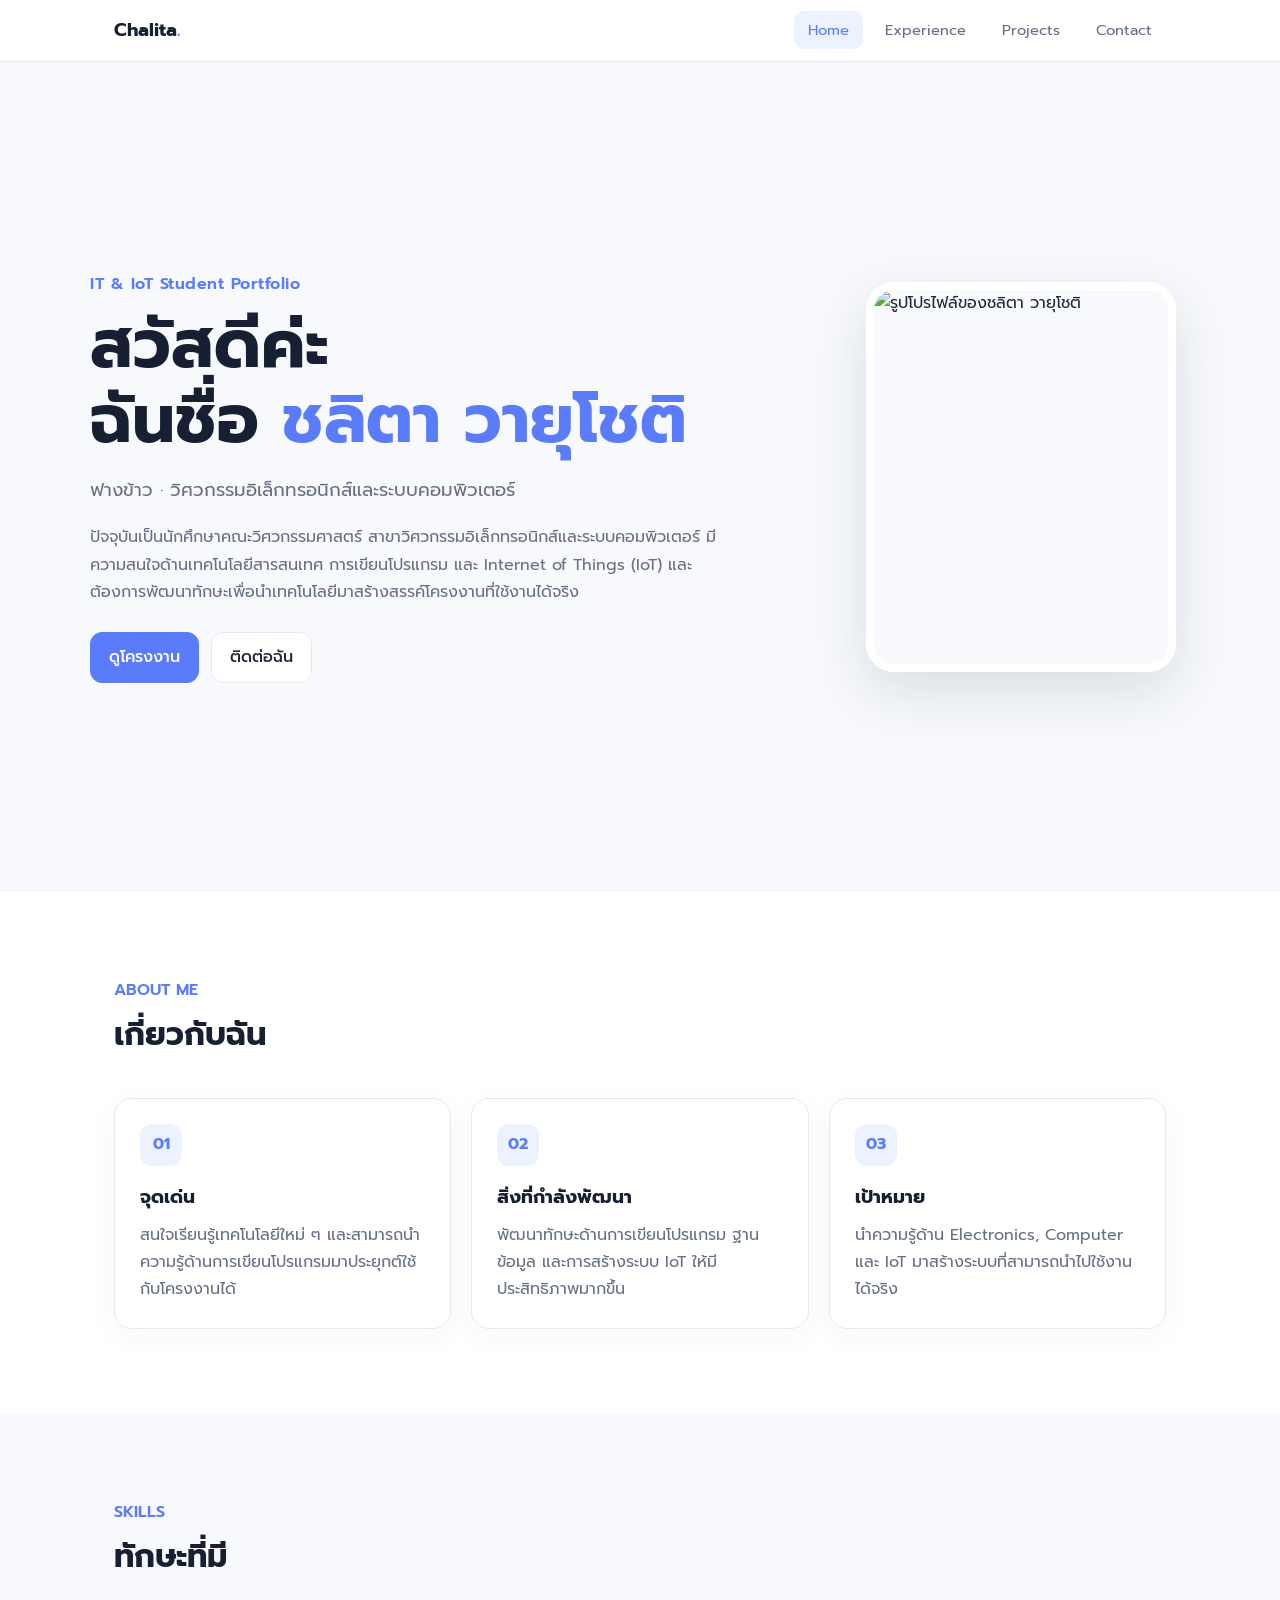
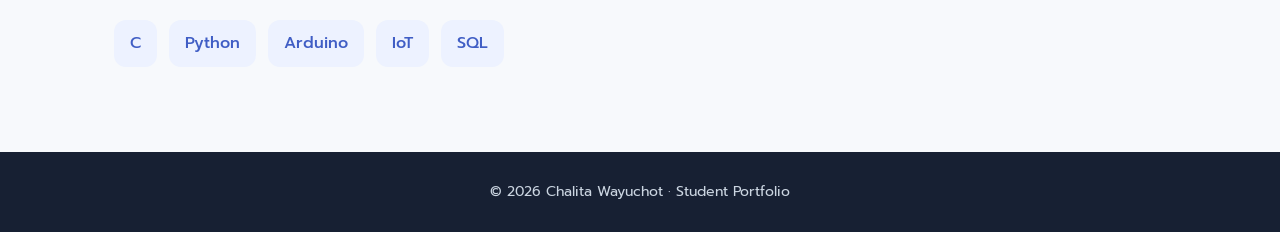
==== index.html @ 3ec6ee95 "Add files via upload" ====
<!DOCTYPE html>
<html lang="th">
<head>
<meta charset="UTF-8">
<meta name="viewport" content="width=device-width, initial-scale=1.0">
<title>Chalita Wayuchot | Home</title>
<link rel="stylesheet" href="style.css">
</head>
<body>
<nav class="navbar"><div class="nav-inner">
<a class="logo" href="index.html">Chalita<span>.</span></a>
<ul class="nav-links">
<li><a class="active" href="index.html">Home</a></li>
<li><a href="experience.html">Experience</a></li>
<li><a href="projects.html">Projects</a></li>
<li><a href="contact.html">Contact</a></li>
</ul>
</div></nav>

<main>
<section class="hero container">
<div>
<div class="eyebrow">IT & IoT Student Portfolio</div>
<h1>สวัสดีค่ะ<br>ฉันชื่อ <span>ชลิตา วายุโชติ</span></h1>
<h2>ฟางข้าว · วิศวกรรมอิเล็กทรอนิกส์และระบบคอมพิวเตอร์</h2>
<p>ปัจจุบันเป็นนักศึกษาคณะวิศวกรรมศาสตร์ สาขาวิศวกรรมอิเล็กทรอนิกส์และระบบคอมพิวเตอร์ มีความสนใจด้านเทคโนโลยีสารสนเทศ การเขียนโปรแกรม และ Internet of Things (IoT) และต้องการพัฒนาทักษะเพื่อนำเทคโนโลยีมาสร้างสรรค์โครงงานที่ใช้งานได้จริง</p>
<div class="buttons">
<a class="btn primary" href="projects.html">ดูโครงงาน</a>
<a class="btn" href="contact.html">ติดต่อฉัน</a>
</div>
</div>
<div class="profile-wrap"><img class="profile" src="images/profile.jpg" alt="รูปโปรไฟล์ของชลิตา วายุโชติ"></div>
</section>

<section class="section alt"><div class="container">
<div class="section-title"><div class="small">ABOUT ME</div><h2>เกี่ยวกับฉัน</h2></div>
<div class="grid-3">
<div class="card"><div class="icon">01</div><h3>จุดเด่น</h3><p>สนใจเรียนรู้เทคโนโลยีใหม่ ๆ และสามารถนำความรู้ด้านการเขียนโปรแกรมมาประยุกต์ใช้กับโครงงานได้</p></div>
<div class="card"><div class="icon">02</div><h3>สิ่งที่กำลังพัฒนา</h3><p>พัฒนาทักษะด้านการเขียนโปรแกรม ฐานข้อมูล และการสร้างระบบ IoT ให้มีประสิทธิภาพมากขึ้น</p></div>
<div class="card"><div class="icon">03</div><h3>เป้าหมาย</h3><p>นำความรู้ด้าน Electronics, Computer และ IoT มาสร้างระบบที่สามารถนำไปใช้งานได้จริง</p></div>
</div>
</div></section>

<section class="section"><div class="container">
<div class="section-title"><div class="small">SKILLS</div><h2>ทักษะที่มี</h2></div>
<div class="skill-list">
<span class="skill">C</span><span class="skill">Python</span><span class="skill">Arduino</span><span class="skill">IoT</span><span class="skill">SQL</span>
</div>
</div></section>
</main>
<footer>© 2026 Chalita Wayuchot · Student Portfolio</footer>
</body></html>
---- style.css ----
@import url('https://fonts.googleapis.com/css2?family=Prompt:wght@300;400;500;600;700&display=swap');

:root{
  --bg:#f7f9fc;
  --card:#ffffff;
  --text:#1f2937;
  --muted:#667085;
  --line:#e5eaf1;
  --accent:#5b7cfa;
  --accent-soft:#edf2ff;
  --dark:#172033;
}

*{box-sizing:border-box;margin:0;padding:0}
html{scroll-behavior:smooth}
body{
  font-family:'Prompt',sans-serif;
  background:var(--bg);
  color:var(--text);
  line-height:1.7;
}
a{text-decoration:none;color:inherit}
img{max-width:100%;display:block}

.navbar{
  position:sticky;top:0;z-index:10;
  background:rgba(255,255,255,.92);
  backdrop-filter:blur(12px);
  border-bottom:1px solid var(--line);
}
.nav-inner{
  max-width:1100px;margin:auto;padding:15px 24px;
  display:flex;align-items:center;justify-content:space-between;
}
.logo{font-size:1.15rem;font-weight:700;color:var(--dark)}
.logo span{color:var(--accent)}
.nav-links{display:flex;gap:8px;list-style:none;flex-wrap:wrap}
.nav-links a{
  padding:8px 14px;border-radius:10px;color:var(--muted);
  font-size:.92rem;transition:.2s;
}
.nav-links a:hover,.nav-links a.active{background:var(--accent-soft);color:var(--accent)}

.container{max-width:1100px;margin:auto;padding:0 24px}
.hero{
  min-height:calc(100vh - 70px);
  display:grid;grid-template-columns:1.35fr .65fr;
  gap:60px;align-items:center;padding:70px 0;
}
.eyebrow{
  color:var(--accent);font-weight:600;letter-spacing:.5px;margin-bottom:8px;
}
.hero h1{font-size:clamp(2.2rem,6vw,4.2rem);line-height:1.12;color:var(--dark)}
.hero h1 span{color:var(--accent)}
.hero h2{font-size:1.15rem;font-weight:400;color:var(--muted);margin:18px 0}
.hero p{color:var(--muted);max-width:650px}
.buttons{display:flex;gap:12px;margin-top:26px;flex-wrap:wrap}
.btn{
  display:inline-flex;align-items:center;justify-content:center;
  padding:11px 18px;border-radius:12px;font-weight:500;
  border:1px solid var(--line);background:#fff;
}
.btn.primary{background:var(--accent);color:#fff;border-color:var(--accent)}
.btn:hover{transform:translateY(-1px)}

.profile-wrap{display:flex;justify-content:center}
.profile{
  width:310px;height:390px;object-fit:cover;
  border-radius:28px;
  border:8px solid #fff;
  box-shadow:0 20px 55px rgba(31,41,55,.13);
}

.section{padding:85px 0}
.section.alt{background:#fff}
.section-title{margin-bottom:35px}
.section-title .small{color:var(--accent);font-weight:600}
.section-title h2{font-size:2rem;color:var(--dark);margin-top:4px}

.grid-3{display:grid;grid-template-columns:repeat(3,1fr);gap:20px}
.grid-2{display:grid;grid-template-columns:repeat(2,1fr);gap:20px}
.card{
  background:var(--card);border:1px solid var(--line);border-radius:18px;
  padding:25px;box-shadow:0 8px 30px rgba(31,41,55,.04);
}
.card h3{margin-bottom:8px;color:var(--dark)}
.card p{color:var(--muted)}
.icon{
  width:42px;height:42px;border-radius:12px;background:var(--accent-soft);
  color:var(--accent);display:grid;place-items:center;margin-bottom:16px;font-weight:700;
}
.tags{display:flex;gap:8px;flex-wrap:wrap;margin-top:16px}
.tag{
  background:#f1f4f8;border:1px solid var(--line);padding:4px 10px;
  border-radius:999px;font-size:.82rem;color:#4b5563;
}

.skill-list{display:flex;gap:12px;flex-wrap:wrap}
.skill{
  padding:10px 16px;border-radius:12px;background:var(--accent-soft);
  color:#405ec5;font-weight:500;
}
.timeline{display:grid;gap:18px}
.timeline-item{
  position:relative;padding:22px 24px 22px 28px;
  border-left:3px solid var(--accent);background:#fff;
  border-radius:0 16px 16px 0;border-top:1px solid var(--line);
  border-right:1px solid var(--line);border-bottom:1px solid var(--line);
}
.timeline-item .date{color:var(--accent);font-size:.88rem;font-weight:600}
.timeline-item h3{margin:3px 0}
.timeline-item p{color:var(--muted)}

.project-card{overflow:hidden;padding:0}
.project-content{padding:24px}
.project-number{
  height:150px;background:linear-gradient(135deg,#eef2ff,#f8fbff);
  display:grid;place-items:center;color:var(--accent);font-size:2.5rem;font-weight:700;
}
.project-content h3{margin-bottom:8px}
.project-content p{font-size:.94rem}

.contact-box{
  display:grid;grid-template-columns:1fr 1fr;gap:20px;
}
.contact-item{
  padding:20px;border:1px solid var(--line);border-radius:15px;background:#fff;
}
.contact-item .label{font-size:.82rem;color:var(--muted)}
.contact-item .value{font-weight:500;margin-top:3px;word-break:break-word}

footer{
  text-align:center;padding:28px 24px;background:var(--dark);color:#cbd5e1;
  font-size:.88rem;
}

@media(max-width:800px){
  .hero{grid-template-columns:1fr;text-align:center;gap:35px;padding:55px 0}
  .hero p{margin:auto}
  .buttons{justify-content:center}
  .profile-wrap{order:-1}
  .profile{width:230px;height:290px}
  .grid-3,.grid-2,.contact-box{grid-template-columns:1fr}
  .nav-inner{align-items:flex-start;gap:10px;flex-direction:column}
  .nav-links{width:100%;justify-content:center}
  .section{padding:65px 0}
}
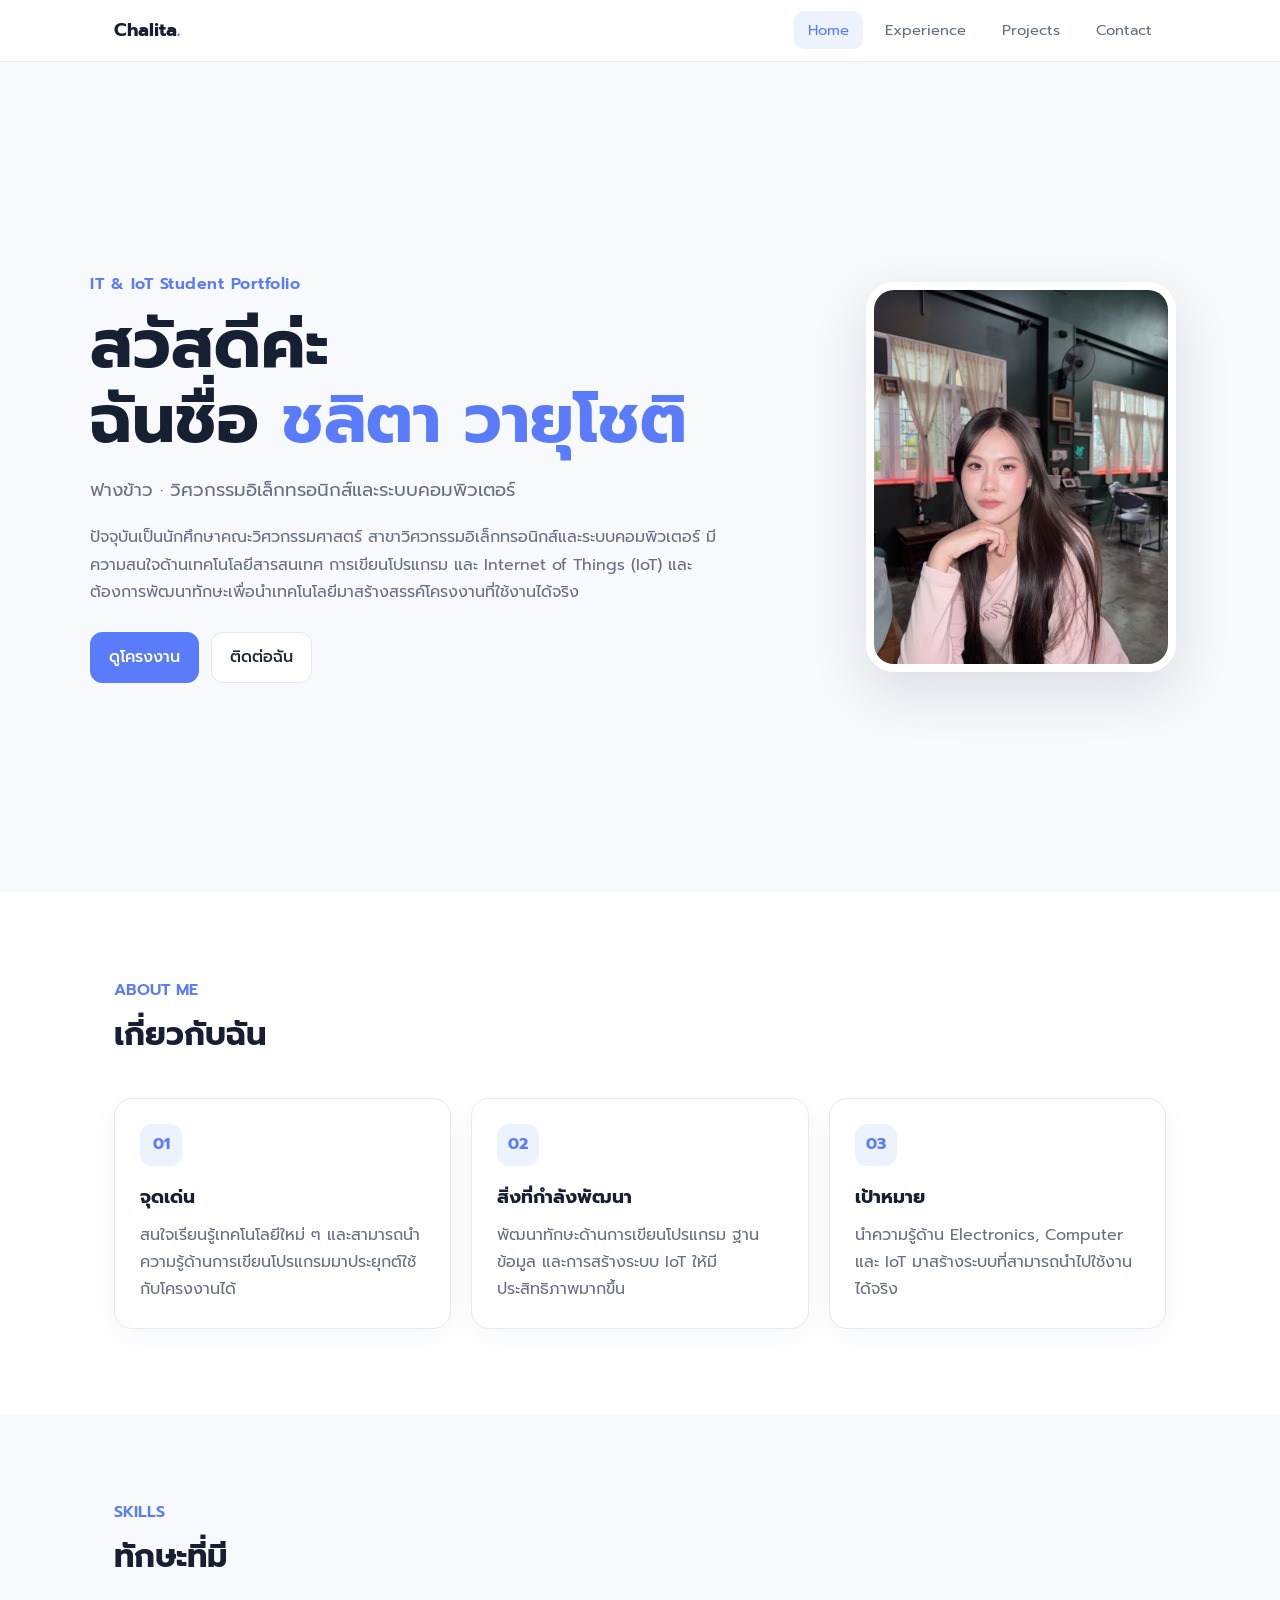
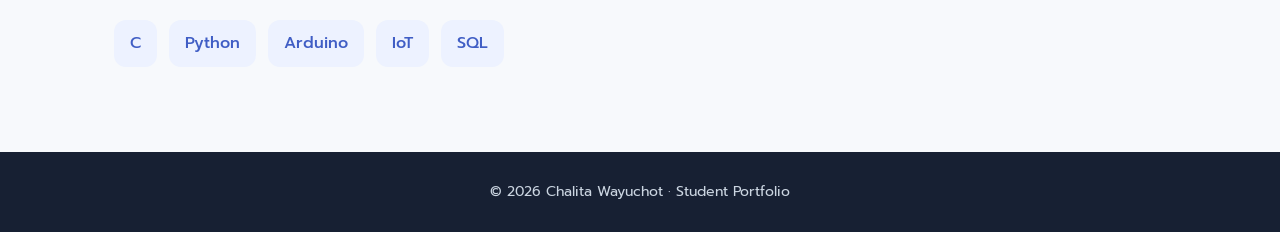
==== commit 96fd12d0: "Update index.html" ====
--- a/index.html
+++ b/index.html
@@ -29,7 +29,7 @@
 <a class="btn" href="contact.html">ติดต่อฉัน</a>
 </div>
 </div>
-<div class="profile-wrap"><img class="profile" src="images/profile.jpg" alt="รูปโปรไฟล์ของชลิตา วายุโชติ"></div>
+<div class="profile-wrap"><img class="profile" img src="IMG_9192.jpeg " alt="รูปโปรไฟล์ของชลิตา วายุโชติ"></div>
 </section>
 
 <section class="section alt"><div class="container">
@@ -49,4 +49,4 @@
 </div></section>
 </main>
 <footer>© 2026 Chalita Wayuchot · Student Portfolio</footer>
-</body></html>+</body></html>
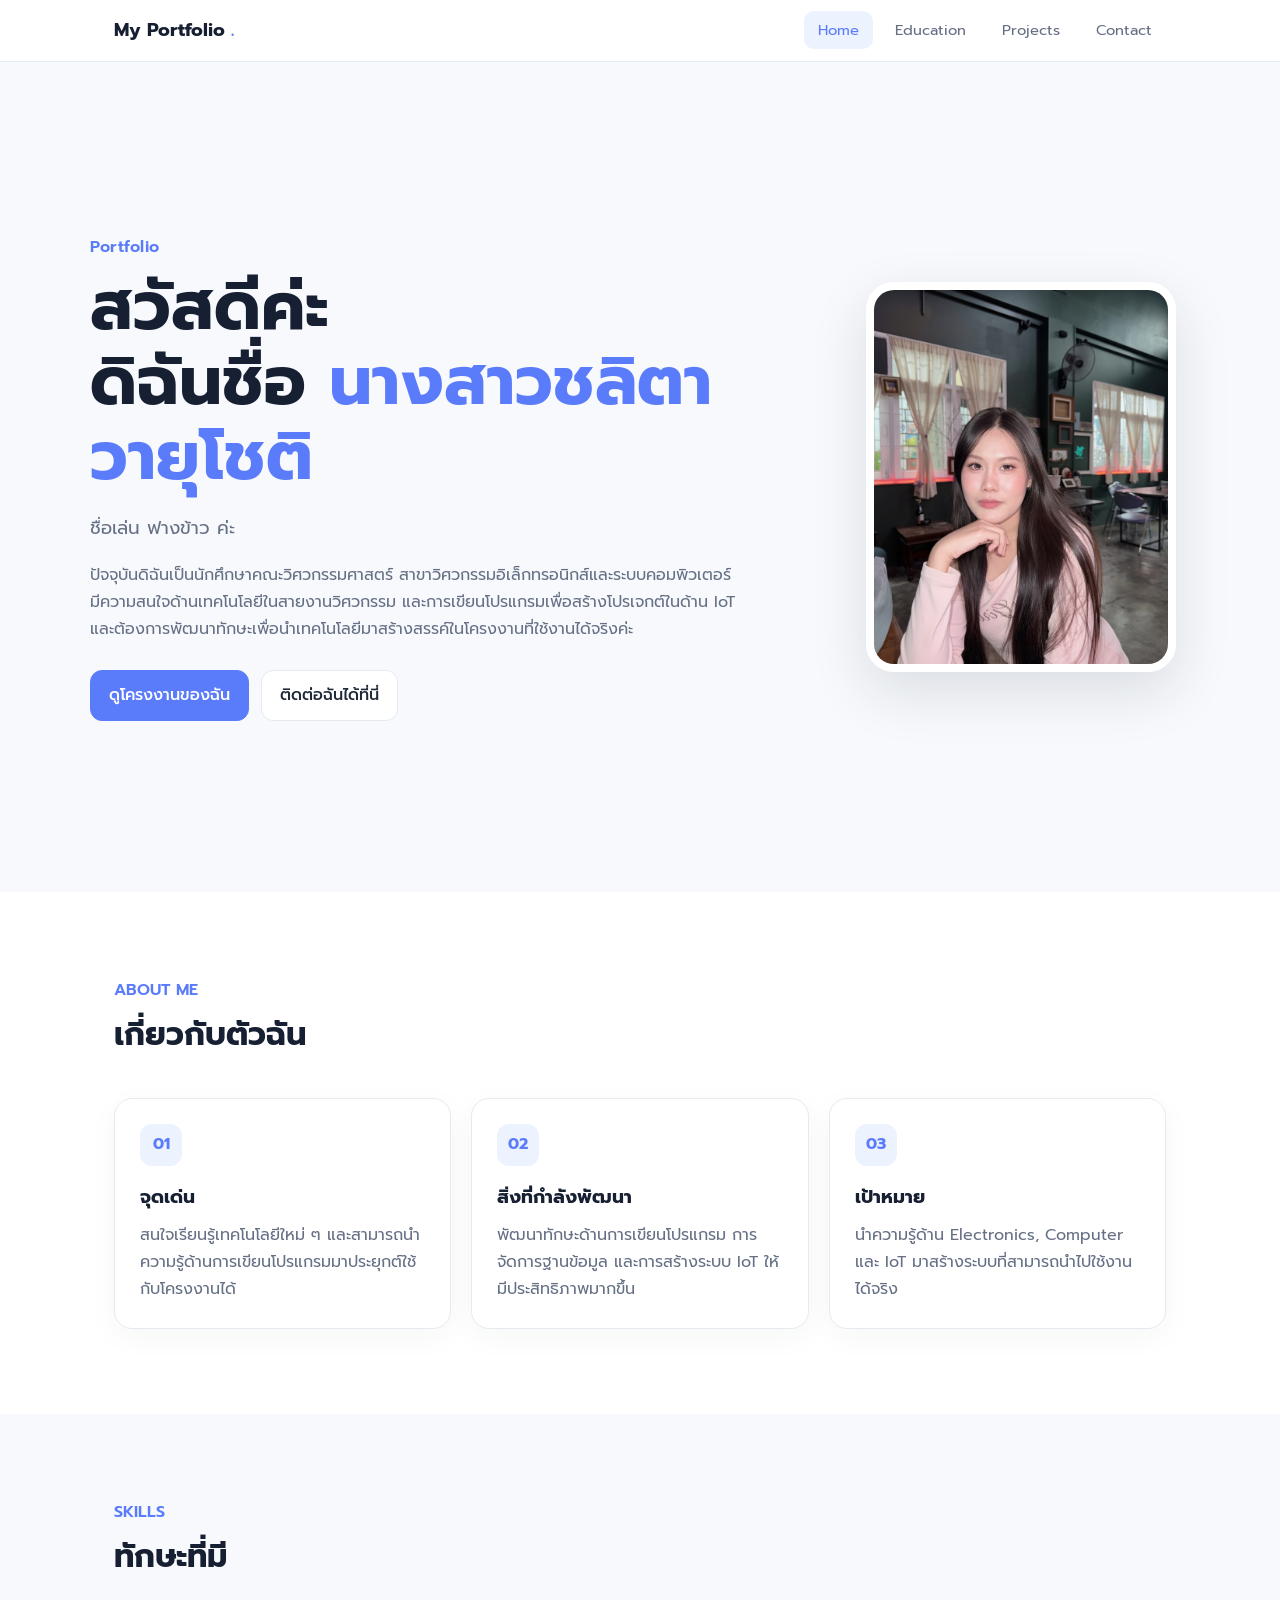
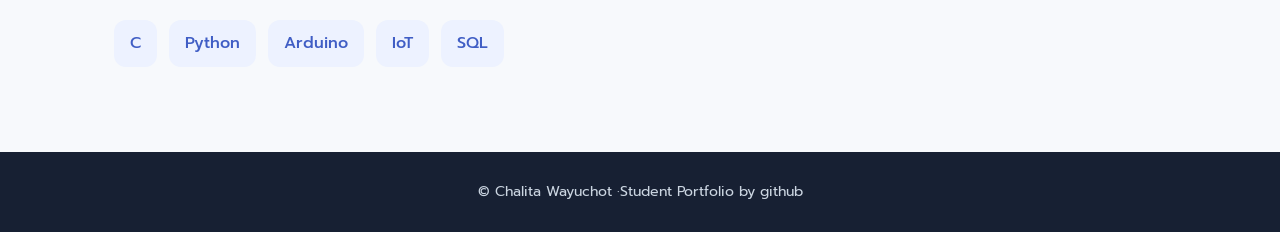
==== commit 81d47048: "Update index.html" ====
--- a/index.html
+++ b/index.html
@@ -8,10 +8,10 @@
 </head>
 <body>
 <nav class="navbar"><div class="nav-inner">
-<a class="logo" href="index.html">Chalita<span>.</span></a>
+<a class="logo" href="index.html">My Portfolio <span>.</span></a>
 <ul class="nav-links">
 <li><a class="active" href="index.html">Home</a></li>
-<li><a href="experience.html">Experience</a></li>
+<li><a href="experience.html">Education</a></li>
 <li><a href="projects.html">Projects</a></li>
 <li><a href="contact.html">Contact</a></li>
 </ul>
@@ -20,23 +20,23 @@
 <main>
 <section class="hero container">
 <div>
-<div class="eyebrow">IT & IoT Student Portfolio</div>
-<h1>สวัสดีค่ะ<br>ฉันชื่อ <span>ชลิตา วายุโชติ</span></h1>
-<h2>ฟางข้าว · วิศวกรรมอิเล็กทรอนิกส์และระบบคอมพิวเตอร์</h2>
-<p>ปัจจุบันเป็นนักศึกษาคณะวิศวกรรมศาสตร์ สาขาวิศวกรรมอิเล็กทรอนิกส์และระบบคอมพิวเตอร์ มีความสนใจด้านเทคโนโลยีสารสนเทศ การเขียนโปรแกรม และ Internet of Things (IoT) และต้องการพัฒนาทักษะเพื่อนำเทคโนโลยีมาสร้างสรรค์โครงงานที่ใช้งานได้จริง</p>
+<div class="eyebrow">Portfolio</div>
+<h1>สวัสดีค่ะ<br>ดิฉันชื่อ <span>นางสาวชลิตา วายุโชติ</span></h1>
+<h2>ชื่อเล่น ฟางข้าว ค่ะ</h2>
+<p>ปัจจุบันดิฉันเป็นนักศึกษาคณะวิศวกรรมศาสตร์ สาขาวิศวกรรมอิเล็กทรอนิกส์และระบบคอมพิวเตอร์ มีความสนใจด้านเทคโนโลยีในสายงานวิศวกรรม และการเขียนโปรแกรมเพื่อสร้างโปรเจกต์ในด้าน IoT และต้องการพัฒนาทักษะเพื่อนำเทคโนโลยีมาสร้างสรรค์ในโครงงานที่ใช้งานได้จริงค่ะ</p>
 <div class="buttons">
-<a class="btn primary" href="projects.html">ดูโครงงาน</a>
-<a class="btn" href="contact.html">ติดต่อฉัน</a>
+<a class="btn primary" href="projects.html">ดูโครงงานของฉัน</a>
+<a class="btn" href="contact.html">ติดต่อฉันได้ที่นี่</a>
 </div>
 </div>
 <div class="profile-wrap"><img class="profile" img src="IMG_9192.jpeg " alt="รูปโปรไฟล์ของชลิตา วายุโชติ"></div>
 </section>
 
 <section class="section alt"><div class="container">
-<div class="section-title"><div class="small">ABOUT ME</div><h2>เกี่ยวกับฉัน</h2></div>
+<div class="section-title"><div class="small">ABOUT ME</div><h2>เกี่ยวกับตัวฉัน</h2></div>
 <div class="grid-3">
 <div class="card"><div class="icon">01</div><h3>จุดเด่น</h3><p>สนใจเรียนรู้เทคโนโลยีใหม่ ๆ และสามารถนำความรู้ด้านการเขียนโปรแกรมมาประยุกต์ใช้กับโครงงานได้</p></div>
-<div class="card"><div class="icon">02</div><h3>สิ่งที่กำลังพัฒนา</h3><p>พัฒนาทักษะด้านการเขียนโปรแกรม ฐานข้อมูล และการสร้างระบบ IoT ให้มีประสิทธิภาพมากขึ้น</p></div>
+<div class="card"><div class="icon">02</div><h3>สิ่งที่กำลังพัฒนา</h3><p>พัฒนาทักษะด้านการเขียนโปรแกรม การจัดการฐานข้อมูล และการสร้างระบบ IoT ให้มีประสิทธิภาพมากขึ้น</p></div>
 <div class="card"><div class="icon">03</div><h3>เป้าหมาย</h3><p>นำความรู้ด้าน Electronics, Computer และ IoT มาสร้างระบบที่สามารถนำไปใช้งานได้จริง</p></div>
 </div>
 </div></section>
@@ -48,5 +48,5 @@
 </div>
 </div></section>
 </main>
-<footer>© 2026 Chalita Wayuchot · Student Portfolio</footer>
+<footer>© Chalita Wayuchot ·Student Portfolio by github </footer>
 </body></html>
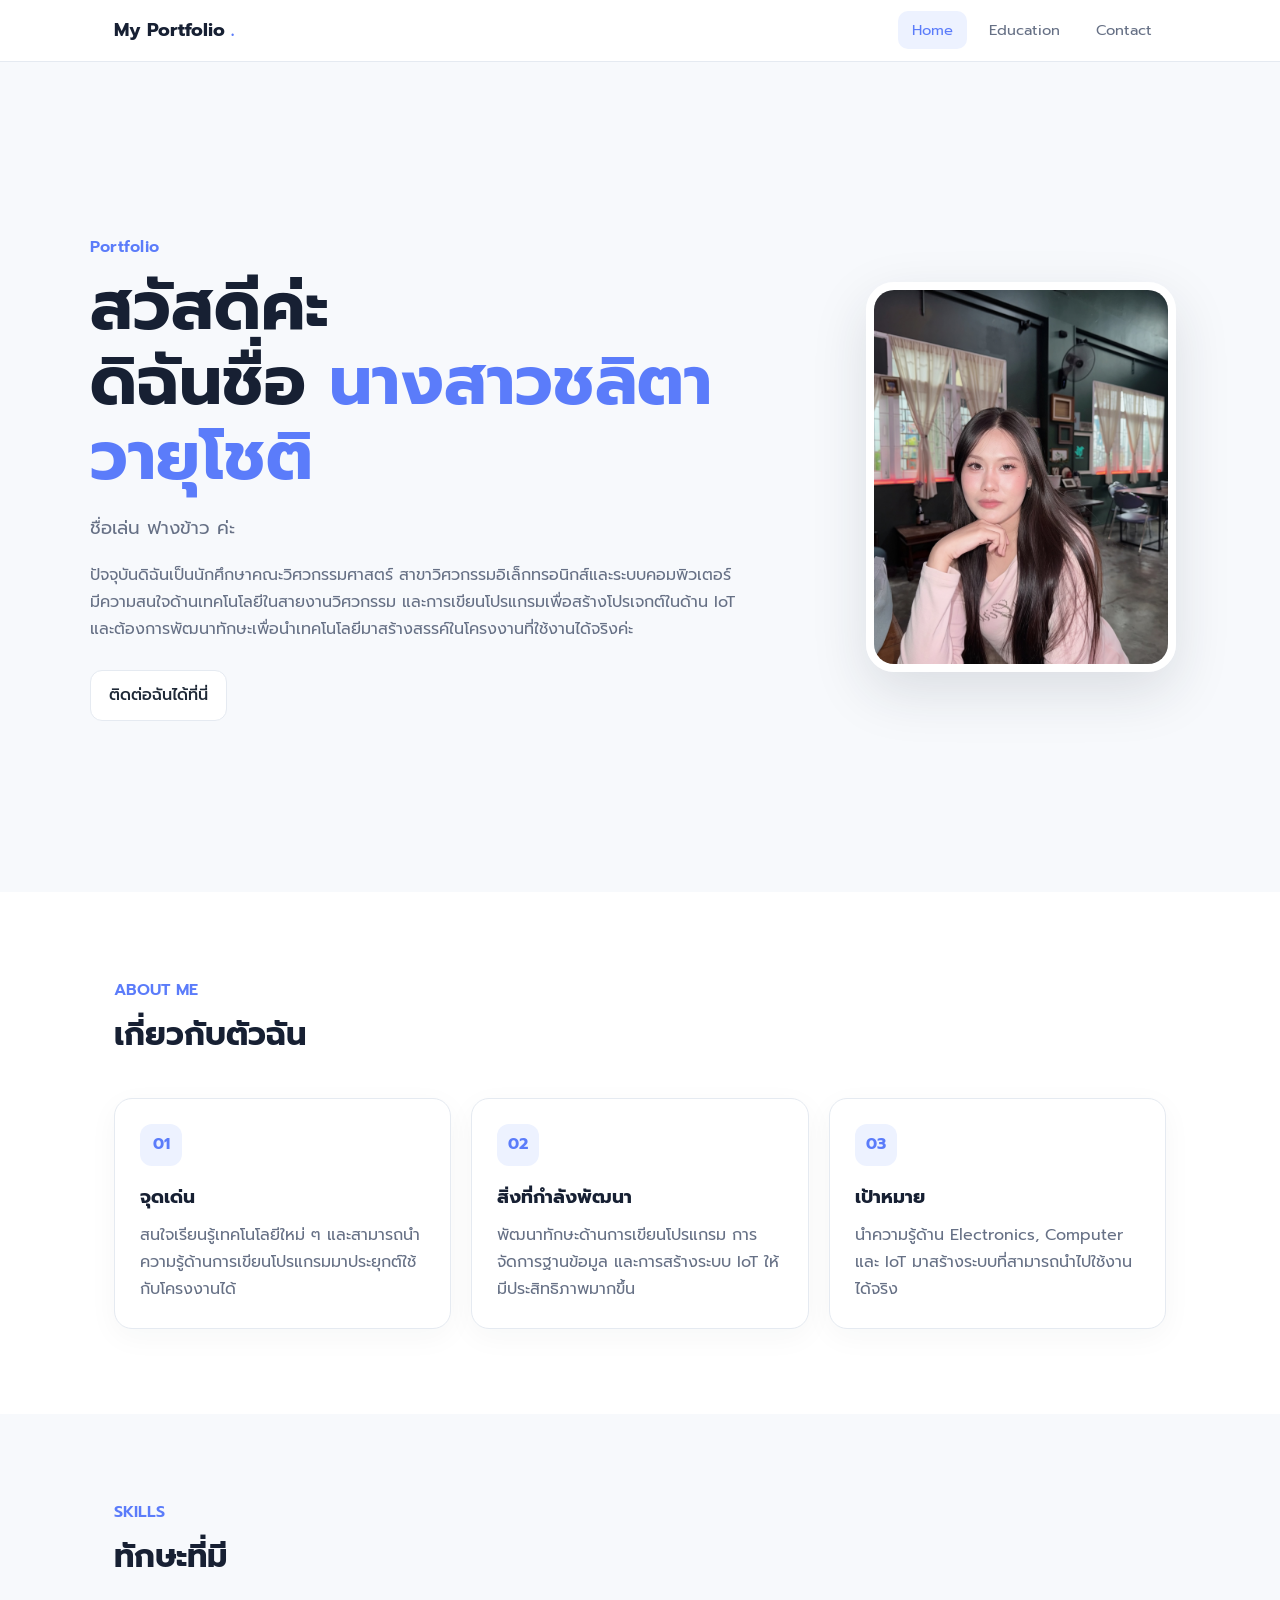
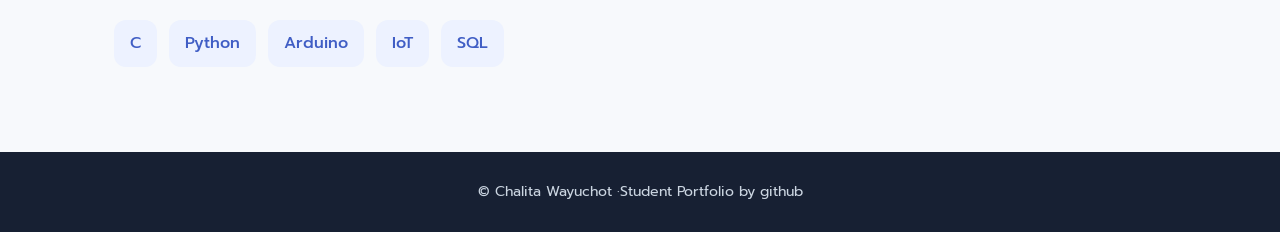
==== commit c5f9985e: "Update index.html" ====
--- a/index.html
+++ b/index.html
@@ -12,7 +12,6 @@
 <ul class="nav-links">
 <li><a class="active" href="index.html">Home</a></li>
 <li><a href="experience.html">Education</a></li>
-<li><a href="projects.html">Projects</a></li>
 <li><a href="contact.html">Contact</a></li>
 </ul>
 </div></nav>
@@ -25,7 +24,6 @@
 <h2>ชื่อเล่น ฟางข้าว ค่ะ</h2>
 <p>ปัจจุบันดิฉันเป็นนักศึกษาคณะวิศวกรรมศาสตร์ สาขาวิศวกรรมอิเล็กทรอนิกส์และระบบคอมพิวเตอร์ มีความสนใจด้านเทคโนโลยีในสายงานวิศวกรรม และการเขียนโปรแกรมเพื่อสร้างโปรเจกต์ในด้าน IoT และต้องการพัฒนาทักษะเพื่อนำเทคโนโลยีมาสร้างสรรค์ในโครงงานที่ใช้งานได้จริงค่ะ</p>
 <div class="buttons">
-<a class="btn primary" href="projects.html">ดูโครงงานของฉัน</a>
 <a class="btn" href="contact.html">ติดต่อฉันได้ที่นี่</a>
 </div>
 </div>
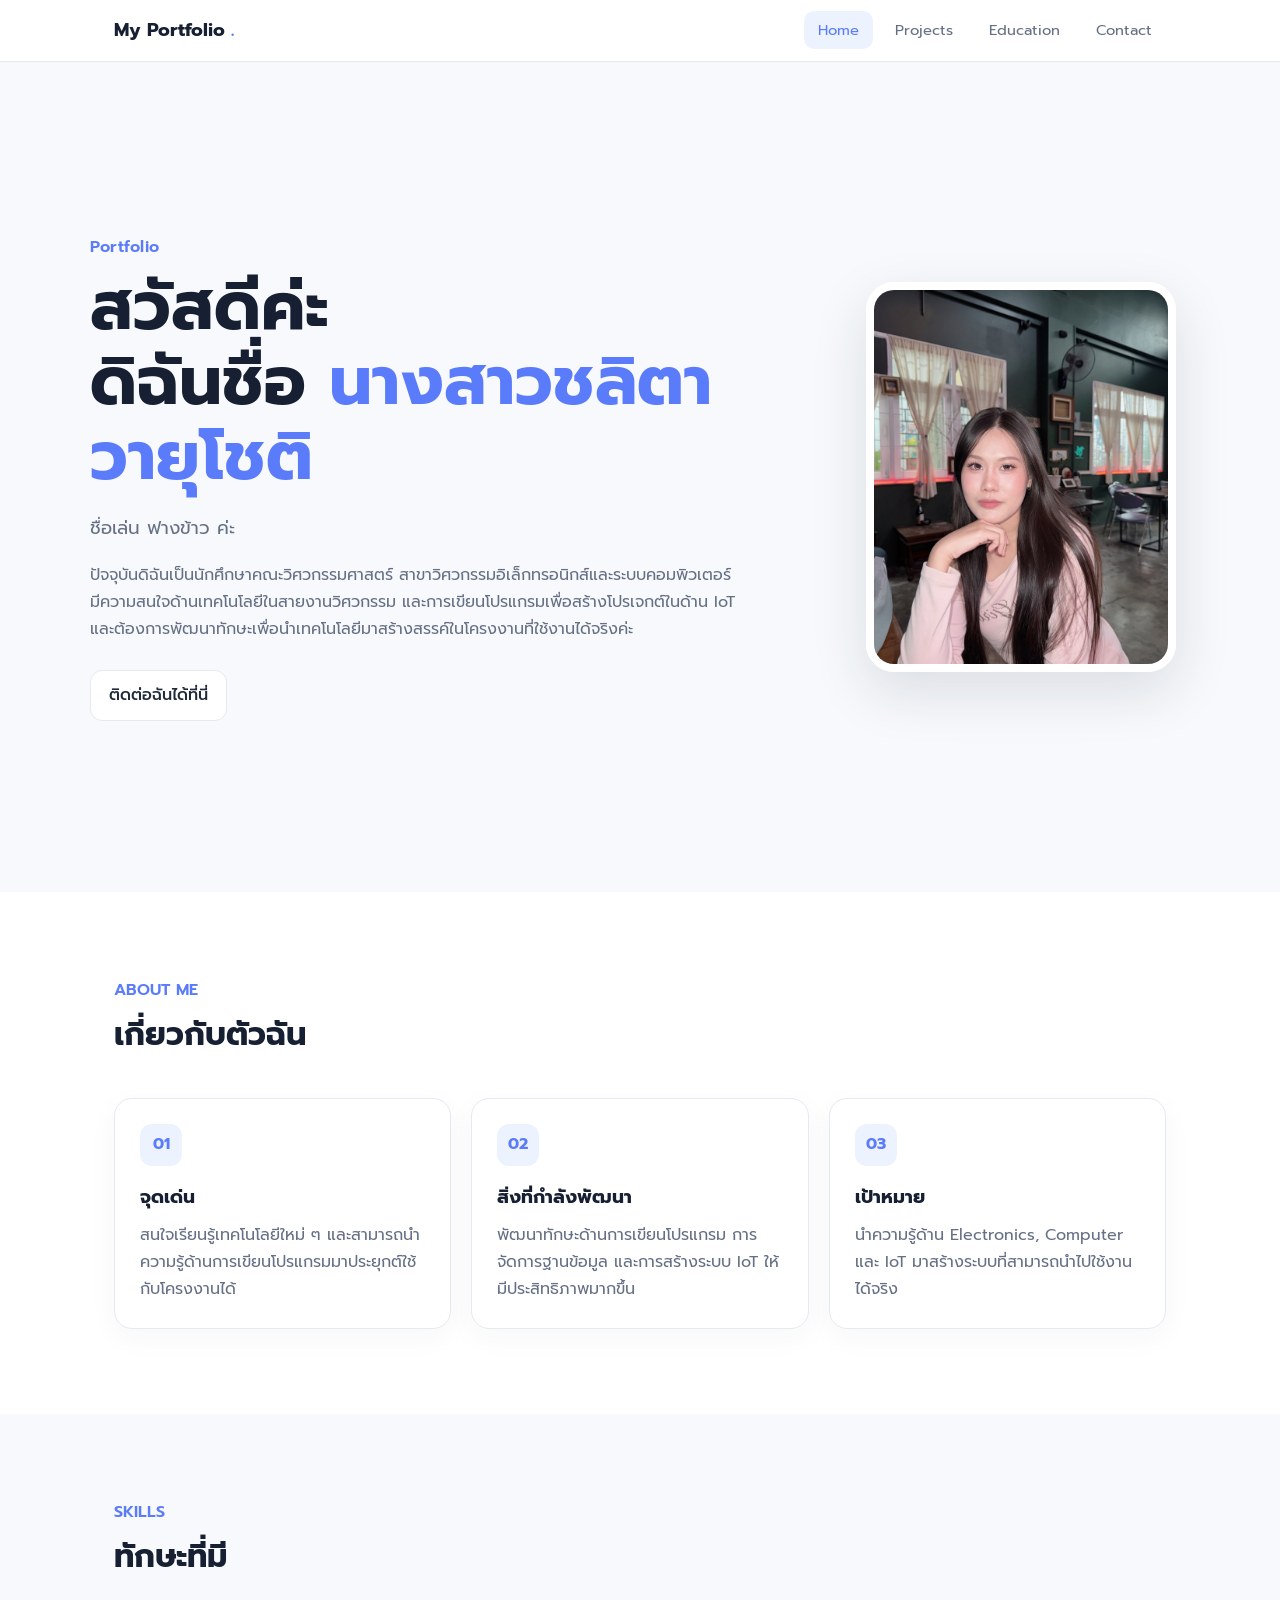
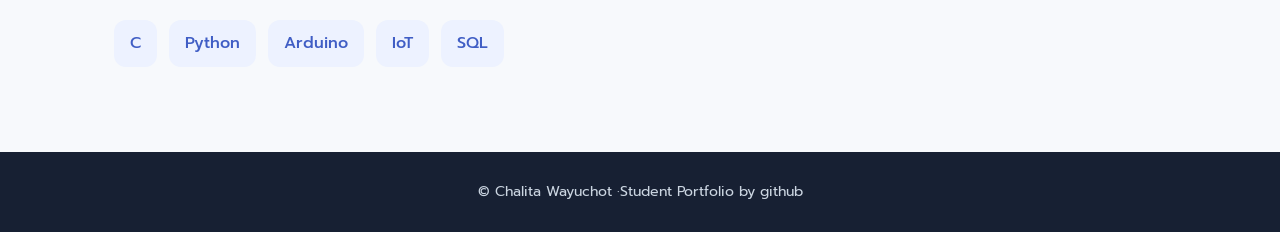
==== commit d5eda033: "Update index.html" ====
--- a/index.html
+++ b/index.html
@@ -11,6 +11,7 @@
 <a class="logo" href="index.html">My Portfolio <span>.</span></a>
 <ul class="nav-links">
 <li><a class="active" href="index.html">Home</a></li>
+<li><a href="experience.html">Projects</a></li>
 <li><a href="experience.html">Education</a></li>
 <li><a href="contact.html">Contact</a></li>
 </ul>
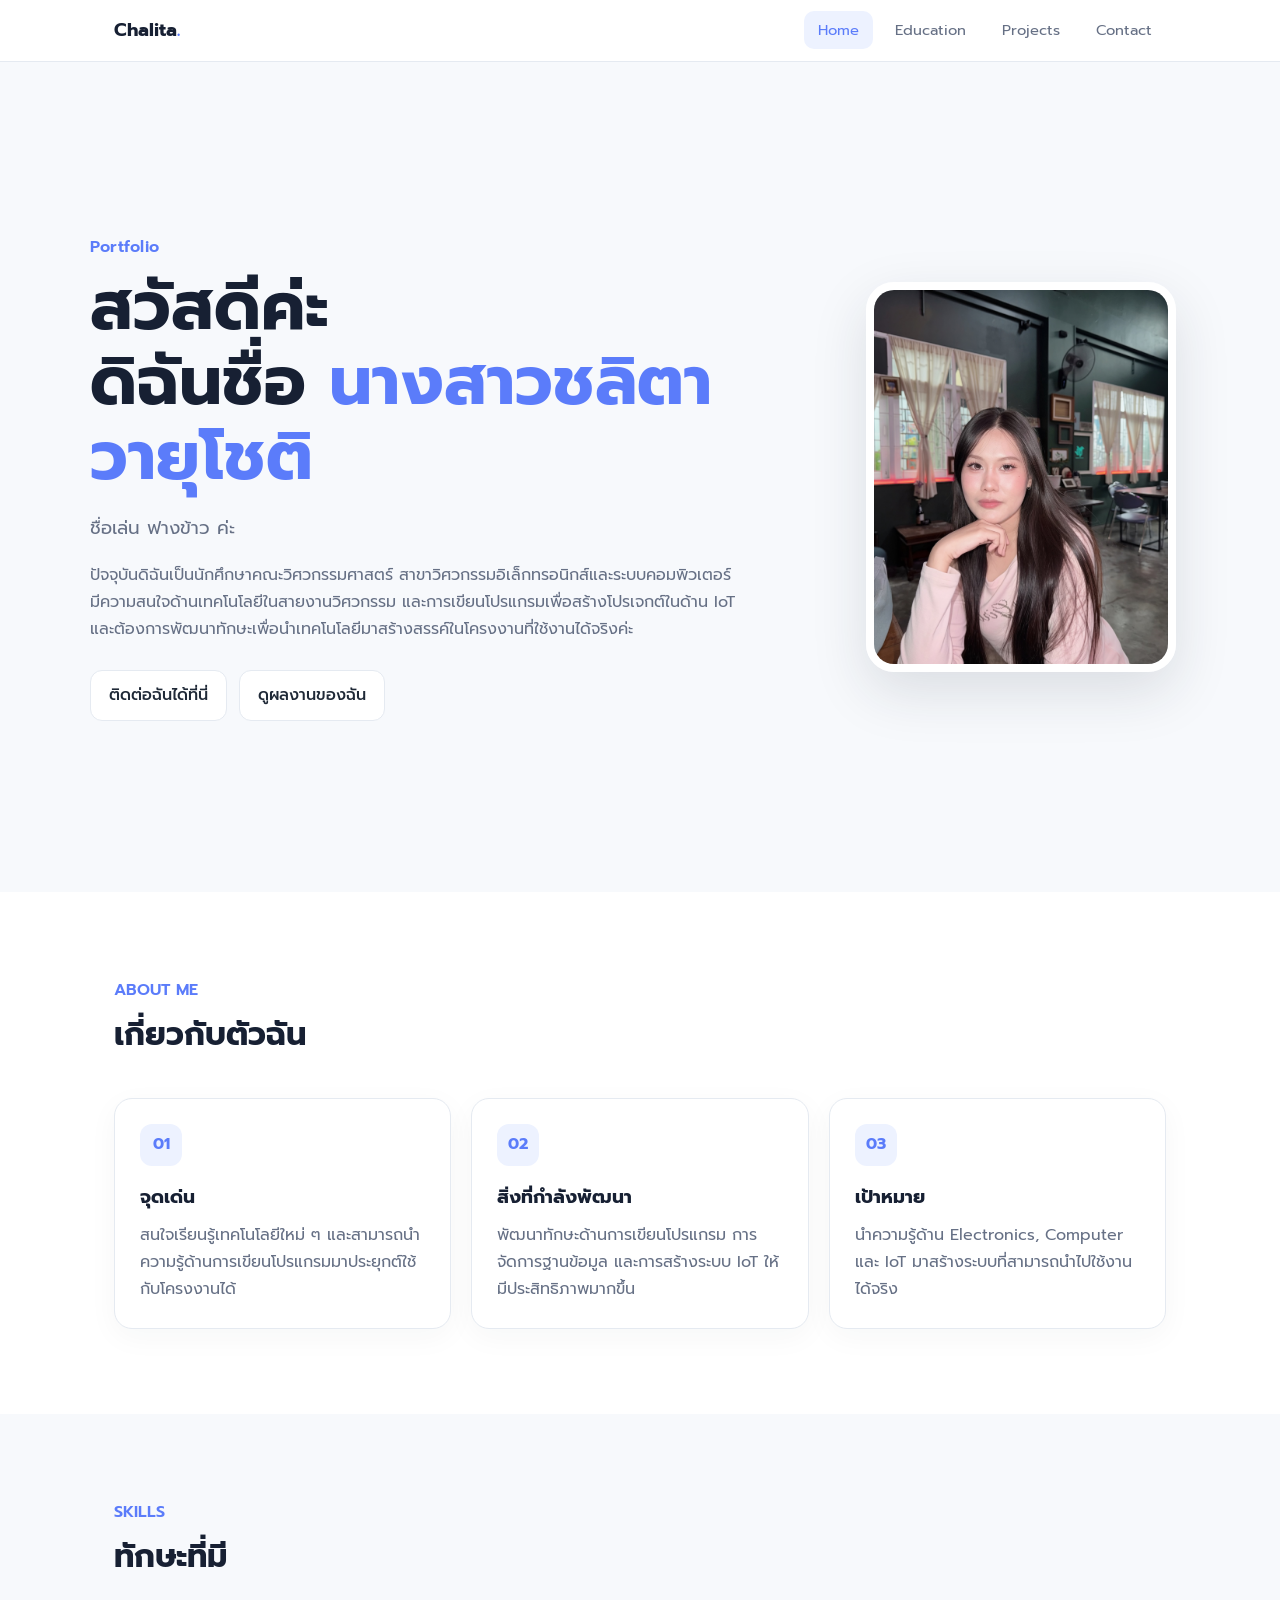
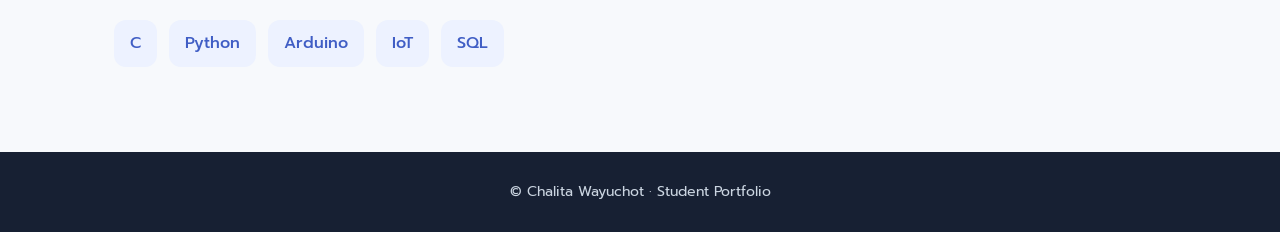
==== commit 220d0d46: "Update index.html" ====
--- a/index.html
+++ b/index.html
@@ -1,51 +1,84 @@
 <!DOCTYPE html>
 <html lang="th">
 <head>
-<meta charset="UTF-8">
-<meta name="viewport" content="width=device-width, initial-scale=1.0">
-<title>Chalita Wayuchot | Home</title>
-<link rel="stylesheet" href="style.css">
+    <meta charset="UTF-8">
+    <meta name="viewport" content="width=device-width, initial-scale=1.0">
+    <title>Chalita Wayuchot | Home</title>
+    <link rel="stylesheet" href="style.css">
 </head>
 <body>
-<nav class="navbar"><div class="nav-inner">
-<a class="logo" href="index.html">My Portfolio <span>.</span></a>
-<ul class="nav-links">
-<li><a class="active" href="index.html">Home</a></li>
-<li><a href="experience.html">Projects</a></li>
-<li><a href="experience.html">Education</a></li>
-<li><a href="contact.html">Contact</a></li>
-</ul>
-</div></nav>
+    <nav class="navbar">
+        <div class="nav-inner">
+            <a class="logo" href="index.html">Chalita<span>.</span></a>
+            <ul class="nav-links">
+                <li><a class="active" href="index.html">Home</a></li>
+                <li><a href="education.html">Education</a></li>
+                <li><a href="projects.html">Projects</a></li>
+                <li><a href="contact.html">Contact</a></li>
+            </ul>
+        </div>
+    </nav>
 
-<main>
-<section class="hero container">
-<div>
-<div class="eyebrow">Portfolio</div>
-<h1>สวัสดีค่ะ<br>ดิฉันชื่อ <span>นางสาวชลิตา วายุโชติ</span></h1>
-<h2>ชื่อเล่น ฟางข้าว ค่ะ</h2>
-<p>ปัจจุบันดิฉันเป็นนักศึกษาคณะวิศวกรรมศาสตร์ สาขาวิศวกรรมอิเล็กทรอนิกส์และระบบคอมพิวเตอร์ มีความสนใจด้านเทคโนโลยีในสายงานวิศวกรรม และการเขียนโปรแกรมเพื่อสร้างโปรเจกต์ในด้าน IoT และต้องการพัฒนาทักษะเพื่อนำเทคโนโลยีมาสร้างสรรค์ในโครงงานที่ใช้งานได้จริงค่ะ</p>
-<div class="buttons">
-<a class="btn" href="contact.html">ติดต่อฉันได้ที่นี่</a>
-</div>
-</div>
-<div class="profile-wrap"><img class="profile" img src="IMG_9192.jpeg " alt="รูปโปรไฟล์ของชลิตา วายุโชติ"></div>
-</section>
+    <main>
+        <section class="hero container">
+            <div>
+                <div class="eyebrow">Portfolio</div>
+                <h1>สวัสดีค่ะ<br>ดิฉันชื่อ <span>นางสาวชลิตา วายุโชติ</span></h1>
+                <h2>ชื่อเล่น ฟางข้าว ค่ะ</h2>
+                <p>ปัจจุบันดิฉันเป็นนักศึกษาคณะวิศวกรรมศาสตร์ สาขาวิศวกรรมอิเล็กทรอนิกส์และระบบคอมพิวเตอร์ มีความสนใจด้านเทคโนโลยีในสายงานวิศวกรรม และการเขียนโปรแกรมเพื่อสร้างโปรเจกต์ในด้าน IoT และต้องการพัฒนาทักษะเพื่อนำเทคโนโลยีมาสร้างสรรค์ในโครงงานที่ใช้งานได้จริงค่ะ</p>
+                <div class="buttons">
+                    <a class="btn" href="contact.html">ติดต่อฉันได้ที่นี่</a>
+                    <a class="btn btn-outline" href="projects.html">ดูผลงานของฉัน</a>
+                </div>
+            </div>
+            <div class="profile-wrap">
+                <img class="profile" src="IMG_9192.jpeg" alt="รูปโปรไฟล์ของชลิตา วายุโชติ">
+            </div>
+        </section>
 
-<section class="section alt"><div class="container">
-<div class="section-title"><div class="small">ABOUT ME</div><h2>เกี่ยวกับตัวฉัน</h2></div>
-<div class="grid-3">
-<div class="card"><div class="icon">01</div><h3>จุดเด่น</h3><p>สนใจเรียนรู้เทคโนโลยีใหม่ ๆ และสามารถนำความรู้ด้านการเขียนโปรแกรมมาประยุกต์ใช้กับโครงงานได้</p></div>
-<div class="card"><div class="icon">02</div><h3>สิ่งที่กำลังพัฒนา</h3><p>พัฒนาทักษะด้านการเขียนโปรแกรม การจัดการฐานข้อมูล และการสร้างระบบ IoT ให้มีประสิทธิภาพมากขึ้น</p></div>
-<div class="card"><div class="icon">03</div><h3>เป้าหมาย</h3><p>นำความรู้ด้าน Electronics, Computer และ IoT มาสร้างระบบที่สามารถนำไปใช้งานได้จริง</p></div>
-</div>
-</div></section>
+        <section class="section alt">
+            <div class="container">
+                <div class="section-title">
+                    <div class="small">ABOUT ME</div>
+                    <h2>เกี่ยวกับตัวฉัน</h2>
+                </div>
+                <div class="grid-3">
+                    <div class="card">
+                        <div class="icon">01</div>
+                        <h3>จุดเด่น</h3>
+                        <p>สนใจเรียนรู้เทคโนโลยีใหม่ ๆ และสามารถนำความรู้ด้านการเขียนโปรแกรมมาประยุกต์ใช้กับโครงงานได้</p>
+                    </div>
+                    <div class="card">
+                        <div class="icon">02</div>
+                        <h3>สิ่งที่กำลังพัฒนา</h3>
+                        <p>พัฒนาทักษะด้านการเขียนโปรแกรม การจัดการฐานข้อมูล และการสร้างระบบ IoT ให้มีประสิทธิภาพมากขึ้น</p>
+                    </div>
+                    <div class="card">
+                        <div class="icon">03</div>
+                        <h3>เป้าหมาย</h3>
+                        <p>นำความรู้ด้าน Electronics, Computer และ IoT มาสร้างระบบที่สามารถนำไปใช้งานได้จริง</p>
+                    </div>
+                </div>
+            </div>
+        </section>
 
-<section class="section"><div class="container">
-<div class="section-title"><div class="small">SKILLS</div><h2>ทักษะที่มี</h2></div>
-<div class="skill-list">
-<span class="skill">C</span><span class="skill">Python</span><span class="skill">Arduino</span><span class="skill">IoT</span><span class="skill">SQL</span>
-</div>
-</div></section>
-</main>
-<footer>© Chalita Wayuchot ·Student Portfolio by github </footer>
-</body></html>
+        <section class="section">
+            <div class="container">
+                <div class="section-title">
+                    <div class="small">SKILLS</div>
+                    <h2>ทักษะที่มี</h2>
+                </div>
+                <div class="skill-list">
+                    <span class="skill">C</span>
+                    <span class="skill">Python</span>
+                    <span class="skill">Arduino</span>
+                    <span class="skill">IoT</span>
+                    <span class="skill">SQL</span>
+                </div>
+            </div>
+        </section>
+    </main>
+
+    <footer>© Chalita Wayuchot · Student Portfolio</footer>
+</body>
+</html>
